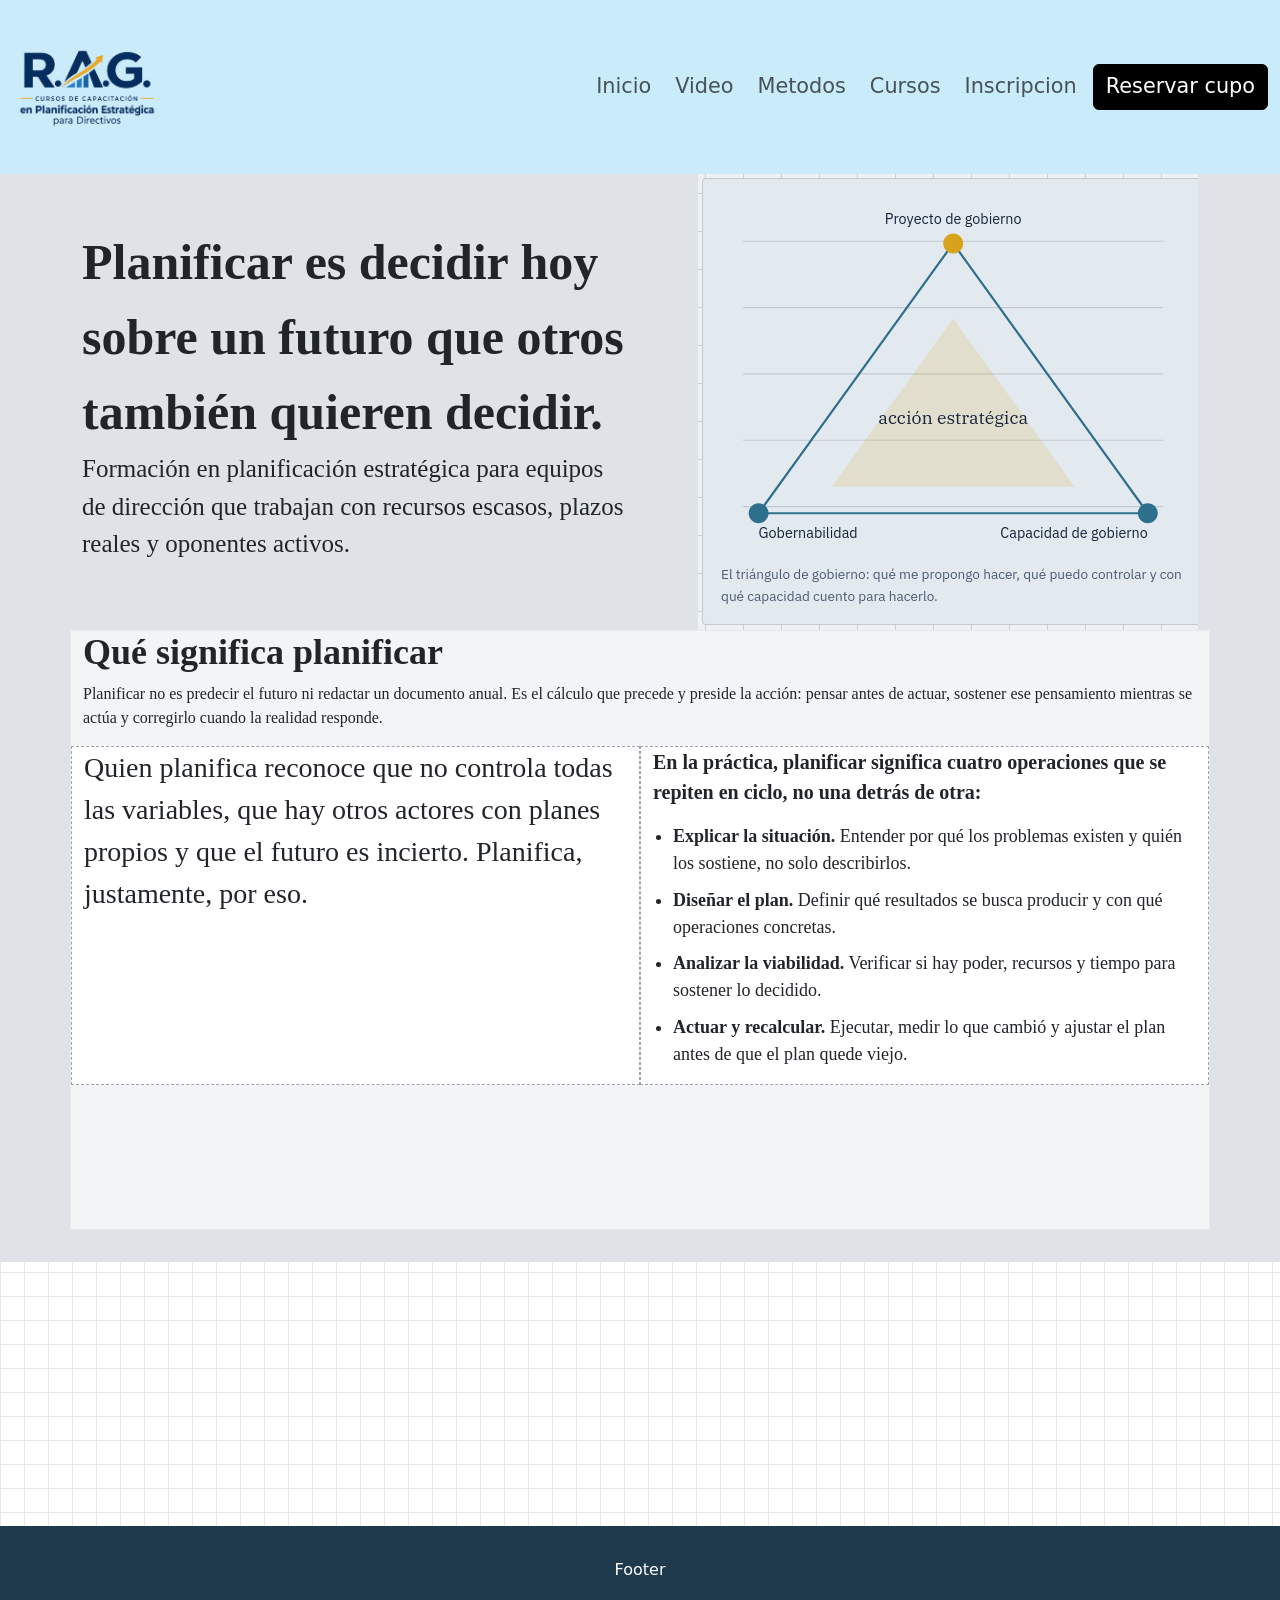
==== index.html @ a6b3f468 "Primera version Proyecto Planificación" ====
<!DOCTYPE html>
<html lang="es">
<head>
    <meta charset="UTF-8">
    <meta name="viewport" content="width=device-width, initial-scale=1.0">
    <meta name="description" content="Es una prueba de maquetación">
    <title>Planificacion</title>
    <link rel="stylesheet" href="/css/styles.css">
    <link href="https://cdn.jsdelivr.net/npm/bootstrap@5.0.2/dist/css/bootstrap.min.css" rel="stylesheet" integrity="sha384-EVSTQN3/azprG1Anm3QDgpJLIm9Nao0Yz1ztcQTwFspd3yD65VohhpuuCOmLASjC" crossorigin="anonymous">
    <link href="https://cdn.jsdelivr.net/npm/bootstrap@5.3.3/dist/css/bootstrap.min.css" rel="stylesheet">
</head>



<body>
 

  <header class="navbar navbar-expand-lg" style="background:#c9ebfa;">
    <div class="container-fluid">
      <a href="index.html" class="navbar-brand">
        <img src="/assets/img/RAG2.png" alt="Nombre de la empresa">
      </a>
      <button class="navbar-toggler" type="button" data-bs-toggle="collapse" data-bs-target="#menuPrincipal">
        <span class="navbar-toggler-icon"></span>
      </button>
      <nav class="collapse navbar-collapse" id="menuPrincipal">
        <ul class="navbar-nav ms-auto align-items-lg-center gap-lg-2">
          <li class="nav-item"><a class="nav-link" href="index.html">Inicio</a></li>
          <li class="nav-item"><a class="nav-link" href="index.html#servicios">Video</a></li>
          <li class="nav-item"><a class="nav-link" href="pages/metodos.html">Metodos</a></li>
          <li class="nav-item"><a class="nav-link" href="index.html#nosotros">Cursos</a></li>
          <li class="nav-item"><a class="nav-link" href="index.html#contacto">Inscripcion</a></li>
          <li class="nav-item">
            <a href="index.html#inscripcion" class="btn boton-reserva">Reservar cupo</a>
          </li>
        </ul>
      </nav>
    </div>
  </header>

  <!-- FONDO GRIS: encierra la grid 1 y la grid 2 -->
  <section class="fondo-gris">

  <div class="container">
    <div class="row grid-5px">
      <div class="col-6 col1-texto">
        Planificar es decidir hoy sobre un futuro que otros también quieren decidir.
        <p class="col1-subtexto">Formación en planificación estratégica para equipos de dirección que trabajan con recursos escasos, plazos reales y oponentes activos.</p>
      </div>
      <div class="col-6">
        <img src="/assets/img/triangulo.png" alt="Nombre de la empresa" class="img-fluid d-block ms-auto">
      </div>
    </div>
  </div>

  <!-- GRID 2: 1 fila x 1 columna, alto 600px -->
  <div class="container">
    <div class="row">
      <div class="col-12 grid-600">
        <h2 class="grid600-titulo">Qué significa planificar</h2>
        <p class="grid600-texto">Planificar no es predecir el futuro ni redactar un documento anual. Es el cálculo que precede y preside la acción: pensar antes de actuar, sostener ese pensamiento mientras se actúa y corregirlo cuando la realidad responde.</p>

        <!-- GRID ANIDADA: 1 fila x 2 columnas -->
        <div class="row grid-anidada">
          <div class="col-6 anidada-col">
            <p class="anidada-texto">Quien planifica reconoce que no controla todas las variables, que hay otros actores con planes propios y que el futuro es incierto. Planifica, justamente, por eso.</p>
          </div>
          <div class="col-6 anidada-col">
            <p class="lista-encabezado">En la práctica, planificar significa cuatro operaciones que se repiten en ciclo, no una detrás de otra:</p>
            <ul class="lista-operaciones">
              <li><strong>Explicar la situación.</strong> Entender por qué los problemas existen y quién los sostiene, no solo describirlos.</li>
              <li><strong>Diseñar el plan.</strong> Definir qué resultados se busca producir y con qué operaciones concretas.</li>
              <li><strong>Analizar la viabilidad.</strong> Verificar si hay poder, recursos y tiempo para sostener lo decidido.</li>
              <li><strong>Actuar y recalcular.</strong> Ejecutar, medir lo que cambió y ajustar el plan antes de que el plan quede viejo.</li>
            </ul>
          </div>
        </div>
      </div>
    </div>
  </div>

  </section>

  <footer class="footer">
    <div class="container">
      <p>Footer</p>
    </div>
  </footer>

  <script src="https://cdn.jsdelivr.net/npm/bootstrap@5.0.2/dist/js/bootstrap.bundle.min.js" integrity="sha384-MrcW6ZMFYlzcLA8Nl+NtUVF0sA7MsXsP1UyJoMp4YLEuNSfAP+JcXn/tWtIaxVXM" crossorigin="anonymous"></script>
  <script src="https://cdn.jsdelivr.net/npm/@popperjs/core@2.9.2/dist/umd/popper.min.js" integrity="sha384-IQsoLXl5PILFhosVNubq5LC7Qb9DXgDA9i+tQ8Zj3iwWAwPtgFTxbJ8NT4GN1R8p" crossorigin="anonymous"></script>
  <script src="https://cdn.jsdelivr.net/npm/bootstrap@5.0.2/dist/js/bootstrap.min.js" integrity="sha384-cVKIPhGWiC2Al4u+LWgxfKTRIcfu0JTxR+EQDz/bgldoEyl4H0zUF0QKbrJ0EcQF" crossorigin="anonymous"></script>
  <script src="https://cdn.jsdelivr.net/npm/bootstrap@5.3.3/dist/js/bootstrap.bundle.min.js"></script>
</body>

    
</html>
---- css/styles.css ----
/*{
  margin: 0;
  padding: 0;
  box-sizing: border-box;
}

/* Fondo cuadriculado gris y blanco */
body {
  background-color: #ffffff;
  background-image:
    linear-gradient(#e5e7eb 1px, transparent 1px),
    linear-gradient(90deg, #e5e7eb 1px, transparent 1px);
  background-size: 24px 24px; /* tamaño de cada cuadrito */
}

/* Barra celeste que ocupa todo el ancho del menú */
/*.navbar {
  display: flex;
  justify-content: space-between;
  align-items: center;
  padding: 0 2rem; /* sin padding vertical: la barra mide lo mismo que el logo */
  background: #c9ebfa; /* antes #a8dcf5, ahora un poco más claro */
}

/*.logo img {
  display: block;
  height: 197px;
  width: auto;
}

/* El menú ya no lleva su propio rectángulo: usa el celeste de la barra */
/*.menu {
  display: flex;
  gap: 0.5rem;
  list-style: none;
  background: transparent;
  padding: 0.5rem 1rem;
  border-radius: 16px;
}

.menu a {
  display: block;
  text-decoration: none;
  color: #1f3a4d;
  font-size: 1.5rem;   /* antes 1rem (16px), ahora +50% = 24px */
  font-weight: 500;
  padding: 0.3rem 0.9rem;
  border-radius: 10px;
  transition: background 0.2s;
}

/*.menu a:hover {
  background: #ffffff;
}

/* Botón "Reservar cupo": se distingue del resto de los enlaces del menú */
/*.menu a.boton {
  background: #1f3a4d;
  color: #ffffff;
  font-size: 1.3rem;
}

.menu a.boton:hover {
  background: #16283a;
  color: #ffffff;
}

/* Al hacer clic, invierte los colores del botón */
/*.menu a.boton:active {
  background: #ffffff;
  color: #1f3a4d;
}

/* Texto de párrafo: +10% (16px -> 17.6px) y centrado */
/*p {
  font-size: 1.1rem;
  text-align: center;
}

/* Pantallas chicas: el menú pasa a ser vertical debajo del logo */
/*@media (max-width: 768px) {
  .navbar {
    flex-direction: column;
    align-items: center;
    padding: 0 1rem 1rem;
  }

  .logo img {
    height: 120px; /* logo más chico en pantallas chicas (antes 210px) */
  }

  /*.menu {
    flex-direction: column;
    width: 100%;
    gap: 0.25rem;
    padding: 0.5rem 0;
  }

  .menu a {
    text-align: center;
  }

  .menu a.boton {
    margin-top: 0.25rem;
  }
}



/* Barra celeste del menú: se achica para ocupar solo la altura del logo */
header.navbar {
  padding-top: 0;
  padding-bottom: 0;
  min-height: 0;
}

header.navbar .navbar-brand {
  margin: 0;
  padding: 0.25rem 0; /* pequeño aire arriba/abajo, ajustable */
  display: flex;
  align-items: center;
}

header.navbar .navbar-brand img {
  display: block;
  height: 150px;   /* alto real del logo dentro de la barra: cambiá este valor a gusto */
  width: auto;    /* mantiene la proporción, ignora el width="180" del HTML */
}

/* Efecto hover en las primeras 5 opciones del menú (de izquierda a derecha),
   sin afectar el botón "Reservar cupo" */
header.navbar .navbar-nav .nav-link {
  font-size: 1.3rem; /* 30% más grande que el 1rem por defecto de Bootstrap */
}

/* Efecto hover en las primeras 5 opciones del menú (de izquierda a derecha),
   sin afectar el botón "Reservar cupo" */
header.navbar .navbar-nav .nav-item:nth-child(-n+5) .nav-link {
  transition: color 0.4s ease;
}

header.navbar .navbar-nav .nav-item:nth-child(-n+5) .nav-link:hover {
  color: #1f7a99; /* cambiá este color a gusto */
}

header.navbar .boton-reserva {
  font-size: 1.3rem; /* mismo +30% que el resto del menú */
}

header.navbar .boton-reserva {
  font-size: 1.3rem; /* mismo +30% que el resto del menú */
  background-color: #000000;
  color: #ffffff;
  border-color: #000000;
}
 
header.navbar .boton-reserva:hover {
  background-color: #1f7a99;
  color: #ffffff;
  border-color: #1f7a99;
}

/* Fondo gris claro que encierra la grid 1 y la grid 2 */
.fondo-gris {
  background-color: #dfe3e8;
  padding-bottom: 2rem;
}

/* Grid de 1 fila x 2 columnas, separadas por 5px */
.grid-5px {
  --bs-gutter-x: 5px;
}

.col1-texto {
  font-family: "Times New Roman", Times, serif;
  font-size: 50px;
  font-weight: bold;
  text-align: left;
  display: flex;
  flex-direction: column;
  justify-content: center;
  min-height: 100%;
}

.col1-subtexto {
  font-family: "Times New Roman", Times, serif;
  font-size: 25px;
  font-weight: normal;
  text-align: left;
}

/* Espacio entre el menú y la imagen de la columna 2 */
.col2-imagen {
  margin-top: 4px;
}

/* Grid de 1 fila x 1 columna, de 600px de alto */
.grid-600 {
  height: 600px;
  margin-top: 2rem;
  background-color: #f3f4f6; /* gris suave plano */
  border: 1px solid #e5e7eb;
  display: flex;
  flex-direction: column; /* permite empujar la grid anidada al fondo */
}

/* Título dentro de la grid de 600px */
.grid600-titulo {
  font-family: "Times New Roman", Times, serif;
  font-size: 36px;
  font-weight: bold;
  text-align: left;
}

/* Texto debajo del título de la grid de 600px */
.grid600-texto {
  font-family: "Times New Roman", Times, serif;
  font-size: 16px;
  font-weight: normal;
  text-align: left;
}

/* Grid anidada de 1 fila x 2 columnas dentro de la grid de 600px */
.grid-anidada {
  margin-top: auto; /* la baja hasta el final de la grid contenedora */
}

.anidada-col {
  min-height: 200px;
  background-color: #ffffff;
  border: 1px dashed #9ca3af; /* borde provisorio para ver las columnas, se puede quitar */
}

/* Texto de la primera columna de la grid anidada */
.anidada-texto {
  font-family: "Times New Roman", Times, serif;
  font-size: 28px;
  font-weight: normal;
  text-align: left;
}

/* Encabezado y lista de la segunda columna de la grid anidada */
.lista-encabezado {
  font-family: "Times New Roman", Times, serif;
  font-size: 20px;
  font-weight: bold;
  text-align: left;
}

.lista-operaciones {
  font-family: "Times New Roman", Times, serif;
  font-size: 18px;
  text-align: left;
  padding-left: 1.25rem;
}

.lista-operaciones li {
  margin-bottom: 0.6rem;
}

/* FOOTER: placeholder, falta diseñar */
.footer {
  margin-top: calc(4rem + 200px);
  padding: 2rem 0;
  background-color: #1f3a4d;
  color: #ffffff;
  text-align: center;
}
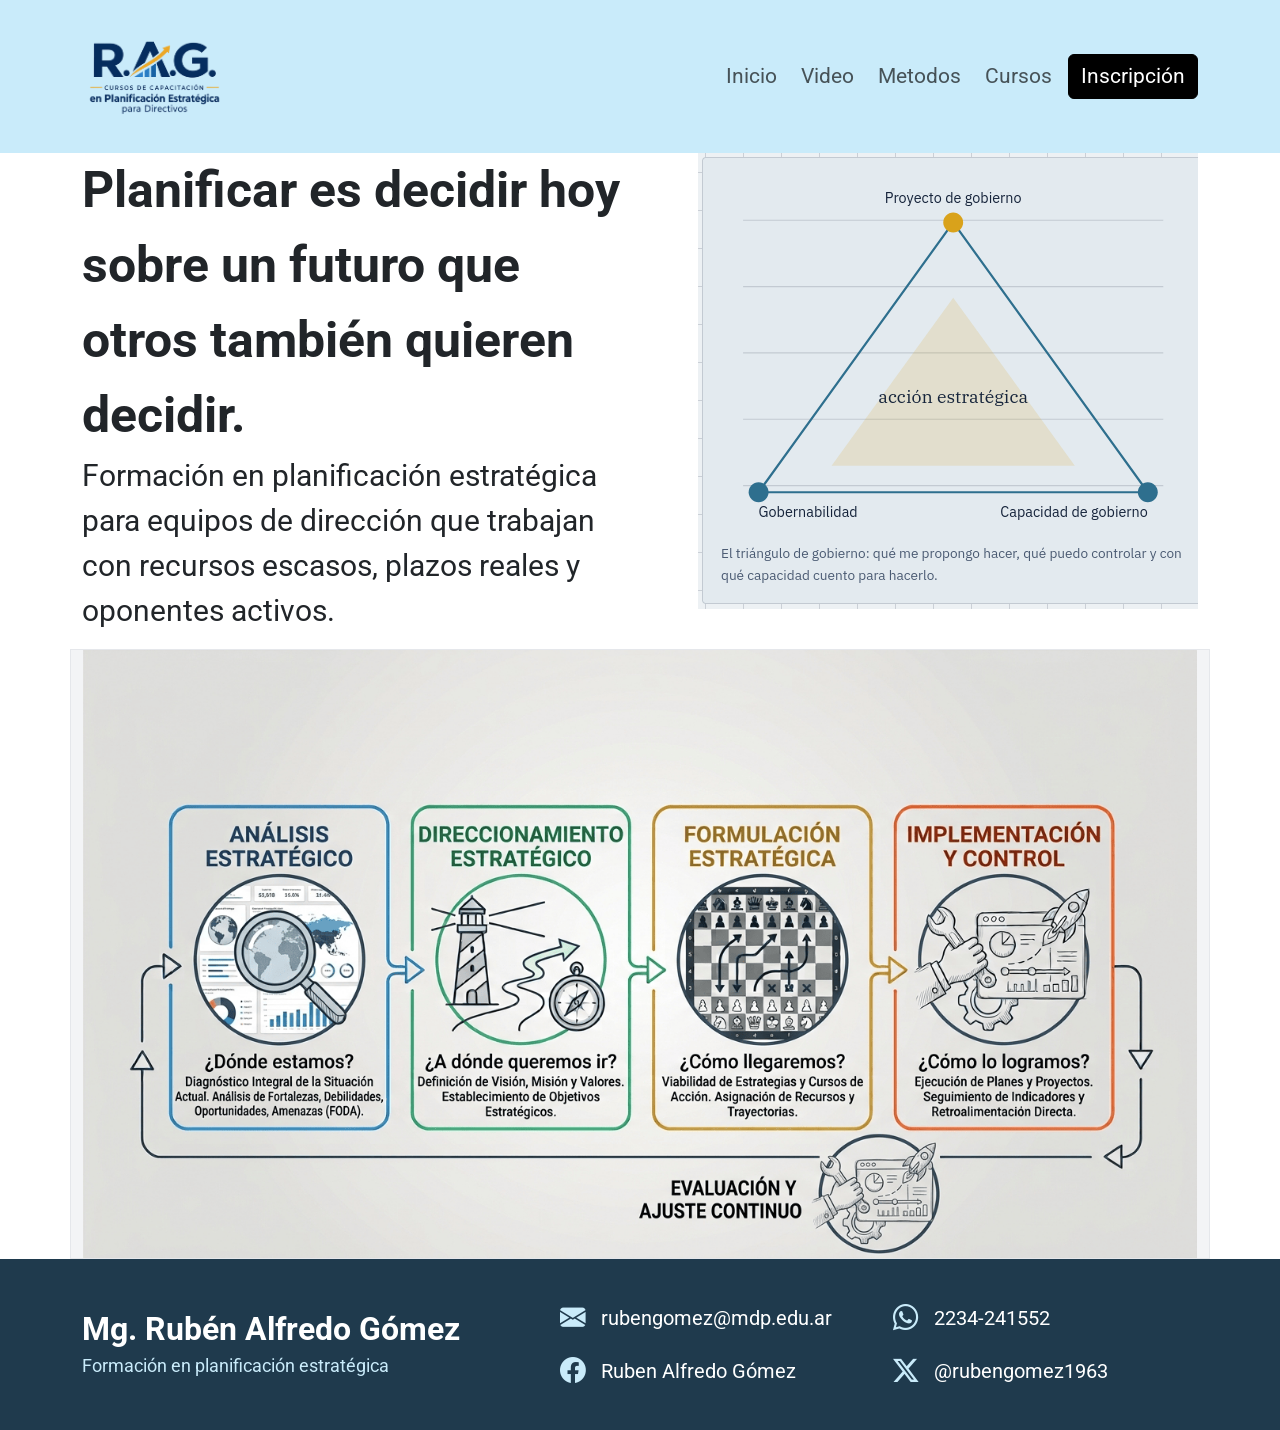
==== commit 84784c4e: "Este index es de fecha 05/10/2026" ====
--- a/index.html
+++ b/index.html
@@ -9,6 +9,10 @@
     <link rel="stylesheet" href="/css/styles.css">
     <link href="https://cdn.jsdelivr.net/npm/bootstrap@5.0.2/dist/css/bootstrap.min.css" rel="stylesheet" integrity="sha384-EVSTQN3/azprG1Anm3QDgpJLIm9Nao0Yz1ztcQTwFspd3yD65VohhpuuCOmLASjC" crossorigin="anonymous">
     <link href="https://cdn.jsdelivr.net/npm/bootstrap@5.3.3/dist/css/bootstrap.min.css" rel="stylesheet">
+    <link href="https://cdn.jsdelivr.net/npm/bootstrap-icons@1.11.3/font/bootstrap-icons.min.css" rel="stylesheet">
+    <link rel="preconnect" href="https://fonts.googleapis.com">
+    <link rel="preconnect" href="https://fonts.gstatic.com" crossorigin>
+    <link href="https://fonts.googleapis.com/css2?family=Roboto:wght@400;500;700&display=swap" rel="stylesheet">
 </head>
 
 
@@ -17,30 +21,29 @@
  
 
   <header class="navbar navbar-expand-lg" style="background:#c9ebfa;">
-    <div class="container-fluid">
-      <a href="index.html" class="navbar-brand">
-        <img src="/assets/img/RAG2.png" alt="Nombre de la empresa">
-      </a>
-      <button class="navbar-toggler" type="button" data-bs-toggle="collapse" data-bs-target="#menuPrincipal">
-        <span class="navbar-toggler-icon"></span>
-      </button>
-      <nav class="collapse navbar-collapse" id="menuPrincipal">
-        <ul class="navbar-nav ms-auto align-items-lg-center gap-lg-2">
-          <li class="nav-item"><a class="nav-link" href="index.html">Inicio</a></li>
-          <li class="nav-item"><a class="nav-link" href="index.html#servicios">Video</a></li>
-          <li class="nav-item"><a class="nav-link" href="pages/metodos.html">Metodos</a></li>
-          <li class="nav-item"><a class="nav-link" href="index.html#nosotros">Cursos</a></li>
-          <li class="nav-item"><a class="nav-link" href="index.html#contacto">Inscripcion</a></li>
-          <li class="nav-item">
-            <a href="index.html#inscripcion" class="btn boton-reserva">Reservar cupo</a>
-          </li>
-        </ul>
-      </nav>
-    </div>
-  </header>
+   <div class="container">
+    
+    <a href="/" class="navbar-brand">
+      <img src="/assets/img/RAG2.png" alt="Nombre de la empresa">
+    </a>
 
-  <!-- FONDO GRIS: encierra la grid 1 y la grid 2 -->
-  <section class="fondo-gris">
+    <button class="navbar-toggler" type="button" data-bs-toggle="collapse" data-bs-target="#menuPrincipal">
+      <span class="navbar-toggler-icon"></span>
+    </button>
+
+    <nav class="collapse navbar-collapse" id="menuPrincipal">
+      <ul class="navbar-nav ms-auto align-items-lg-center gap-lg-2">
+        <li class="nav-item"><a class="nav-link" href="/index.html">Inicio</a></li>
+        <li class="nav-item"><a class="nav-link" href="/index.html#servicios">Video</a></li>
+        <li class="nav-item"><a class="nav-link" href="/pages/metodos.html">Metodos</a></li>
+        <li class="nav-item"><a class="nav-link" href="/pages/cursos.html">Cursos</a></li>
+          <a href="/pages/inscripcion.html" class="btn boton-reserva">Inscripción</a>
+        </li>
+      </ul>
+    </nav>
+  </div>
+ 
+</header>
 
   <div class="container">
     <div class="row grid-5px">
@@ -58,33 +61,30 @@
   <div class="container">
     <div class="row">
       <div class="col-12 grid-600">
-        <h2 class="grid600-titulo">Qué significa planificar</h2>
-        <p class="grid600-texto">Planificar no es predecir el futuro ni redactar un documento anual. Es el cálculo que precede y preside la acción: pensar antes de actuar, sostener ese pensamiento mientras se actúa y corregirlo cuando la realidad responde.</p>
-
-        <!-- GRID ANIDADA: 1 fila x 2 columnas -->
-        <div class="row grid-anidada">
-          <div class="col-6 anidada-col">
-            <p class="anidada-texto">Quien planifica reconoce que no controla todas las variables, que hay otros actores con planes propios y que el futuro es incierto. Planifica, justamente, por eso.</p>
-          </div>
-          <div class="col-6 anidada-col">
-            <p class="lista-encabezado">En la práctica, planificar significa cuatro operaciones que se repiten en ciclo, no una detrás de otra:</p>
-            <ul class="lista-operaciones">
-              <li><strong>Explicar la situación.</strong> Entender por qué los problemas existen y quién los sostiene, no solo describirlos.</li>
-              <li><strong>Diseñar el plan.</strong> Definir qué resultados se busca producir y con qué operaciones concretas.</li>
-              <li><strong>Analizar la viabilidad.</strong> Verificar si hay poder, recursos y tiempo para sostener lo decidido.</li>
-              <li><strong>Actuar y recalcular.</strong> Ejecutar, medir lo que cambió y ajustar el plan antes de que el plan quede viejo.</li>
-            </ul>
-          </div>
-        </div>
+        
+        <img src="/assets/img/momentos.png" alt="Momentos" class="img-fluid img-momentos">  
+        
       </div>
     </div>
   </div>
 
-  </section>
-
+  <!-- FOOTER -->
   <footer class="footer">
     <div class="container">
-      <p>Footer</p>
+      <div class="row footer-fila">
+        <div class="col-12 col-md-5 footer-identidad">
+          <h3 class="footer-nombre">Mg. Rubén Alfredo Gómez</h3>
+          <p class="footer-detalle">Formación en planificación estratégica</p>
+        </div>
+        <div class="col-12 col-md-7">
+          <ul class="footer-contactos">
+            <li><a href="mailto:rubengomez@mdp.edu.ar"><i class="bi bi-envelope-fill"></i><span>rubengomez@mdp.edu.ar</span></a></li>
+            <li><a href="https://wa.me/5492234241552" target="_blank" rel="noopener"><i class="bi bi-whatsapp"></i><span>2234-241552</span></a></li>
+            <li><a href="https://www.facebook.com/search/top?q=Ruben%20Alfredo%20G%C3%B3mez" target="_blank" rel="noopener"><i class="bi bi-facebook"></i><span>Ruben Alfredo Gómez</span></a></li>
+            <li><a href="https://x.com/rubengomez1963" target="_blank" rel="noopener"><i class="bi bi-twitter-x"></i><span>@rubengomez1963</span></a></li>
+          </ul>
+        </div>
+      </div>
     </div>
   </footer>
 
@@ -92,6 +92,7 @@
   <script src="https://cdn.jsdelivr.net/npm/@popperjs/core@2.9.2/dist/umd/popper.min.js" integrity="sha384-IQsoLXl5PILFhosVNubq5LC7Qb9DXgDA9i+tQ8Zj3iwWAwPtgFTxbJ8NT4GN1R8p" crossorigin="anonymous"></script>
   <script src="https://cdn.jsdelivr.net/npm/bootstrap@5.0.2/dist/js/bootstrap.min.js" integrity="sha384-cVKIPhGWiC2Al4u+LWgxfKTRIcfu0JTxR+EQDz/bgldoEyl4H0zUF0QKbrJ0EcQF" crossorigin="anonymous"></script>
   <script src="https://cdn.jsdelivr.net/npm/bootstrap@5.3.3/dist/js/bootstrap.bundle.min.js"></script>
+
 </body>
 
     
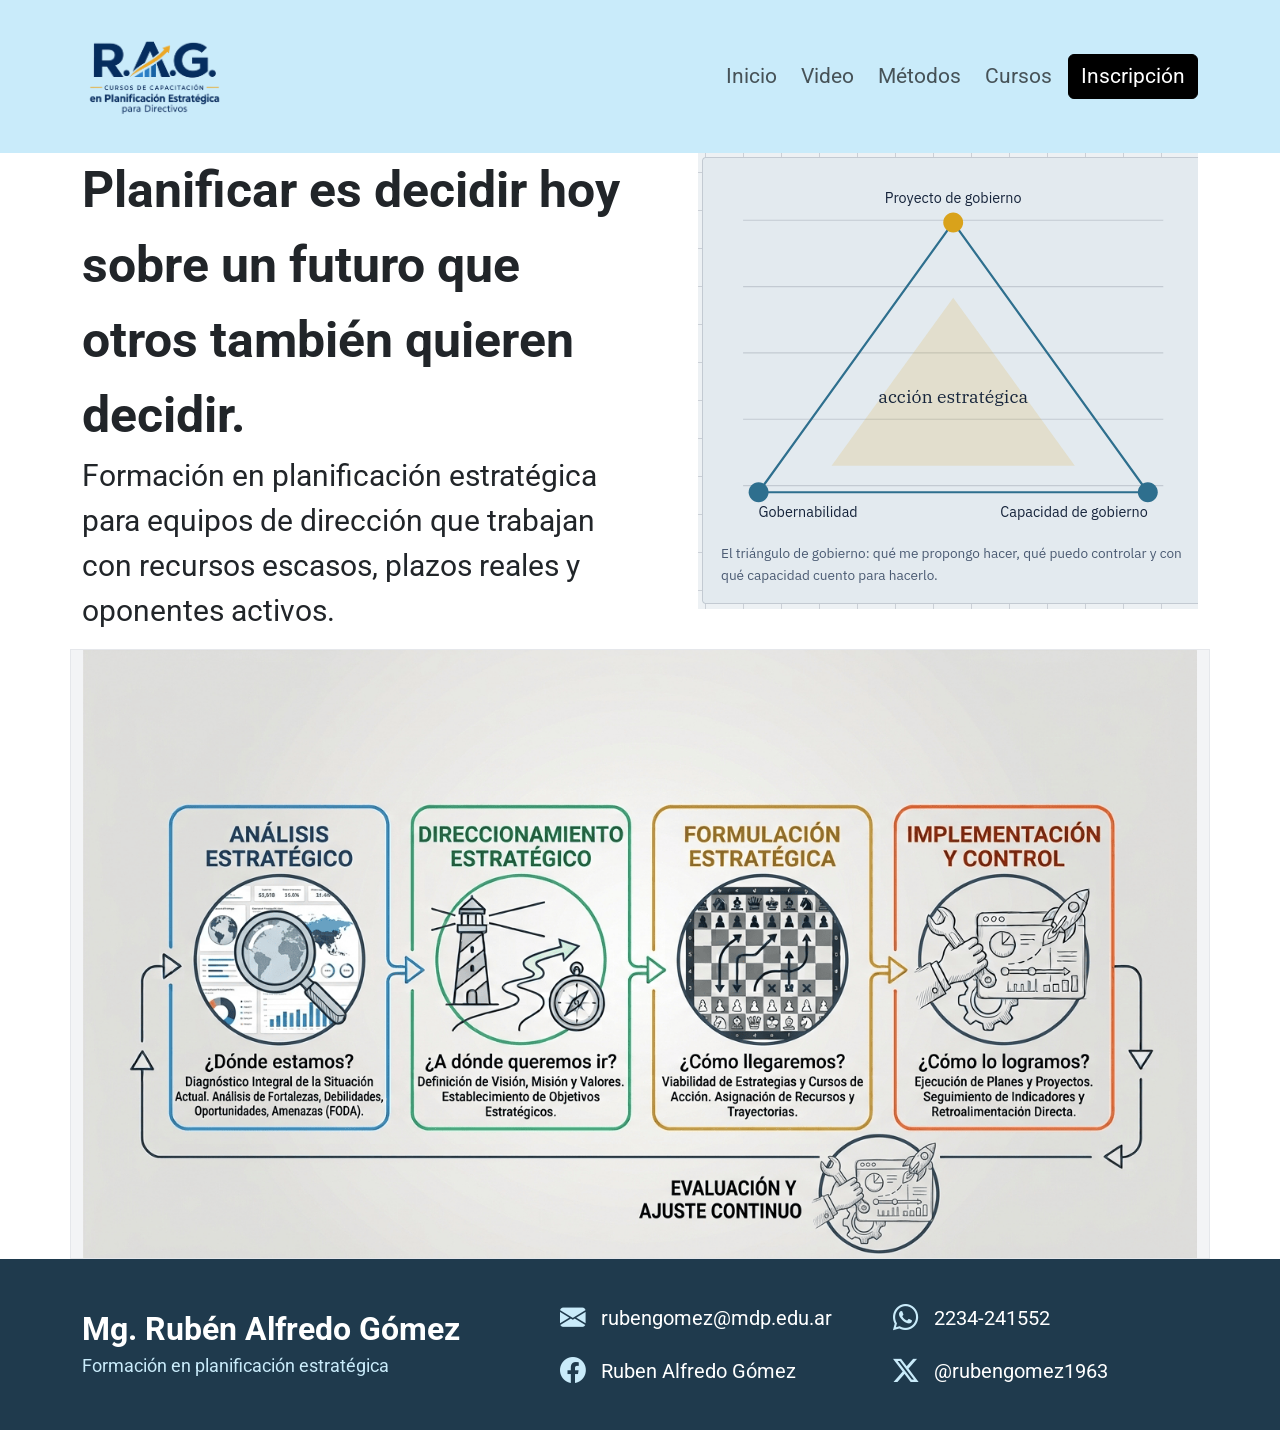
==== commit 3b1e843f: "Completar cards en cursos" ====
--- a/index.html
+++ b/index.html
@@ -35,7 +35,7 @@
       <ul class="navbar-nav ms-auto align-items-lg-center gap-lg-2">
         <li class="nav-item"><a class="nav-link" href="/index.html">Inicio</a></li>
         <li class="nav-item"><a class="nav-link" href="/index.html#servicios">Video</a></li>
-        <li class="nav-item"><a class="nav-link" href="/pages/metodos.html">Metodos</a></li>
+        <li class="nav-item"><a class="nav-link" href="/pages/metodos.html">Métodos</a></li>
         <li class="nav-item"><a class="nav-link" href="/pages/cursos.html">Cursos</a></li>
           <a href="/pages/inscripcion.html" class="btn boton-reserva">Inscripción</a>
         </li>
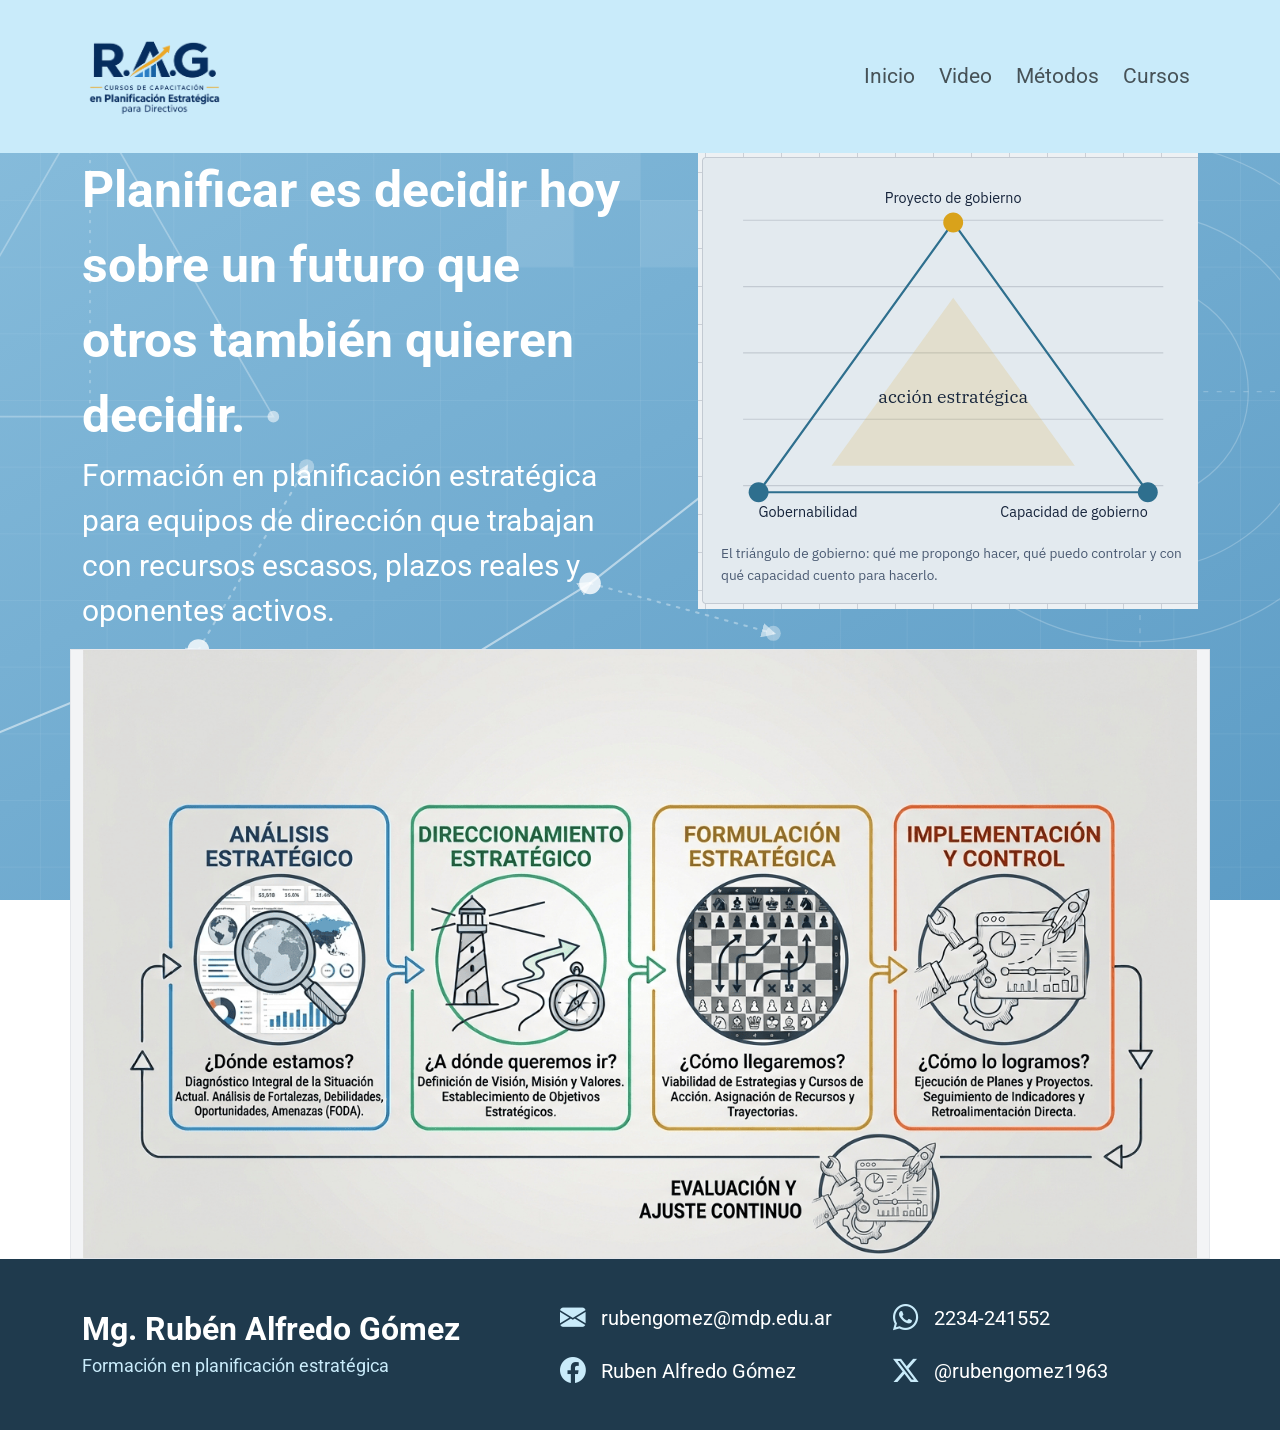
==== commit 4f5898e6: "Generar un solo boton inscripción con la selección al curso" ====
--- a/index.html
+++ b/index.html
@@ -37,8 +37,6 @@
         <li class="nav-item"><a class="nav-link" href="/index.html#servicios">Video</a></li>
         <li class="nav-item"><a class="nav-link" href="/pages/metodos.html">Métodos</a></li>
         <li class="nav-item"><a class="nav-link" href="/pages/cursos.html">Cursos</a></li>
-          <a href="/pages/inscripcion.html" class="btn boton-reserva">Inscripción</a>
-        </li>
       </ul>
     </nav>
   </div>
